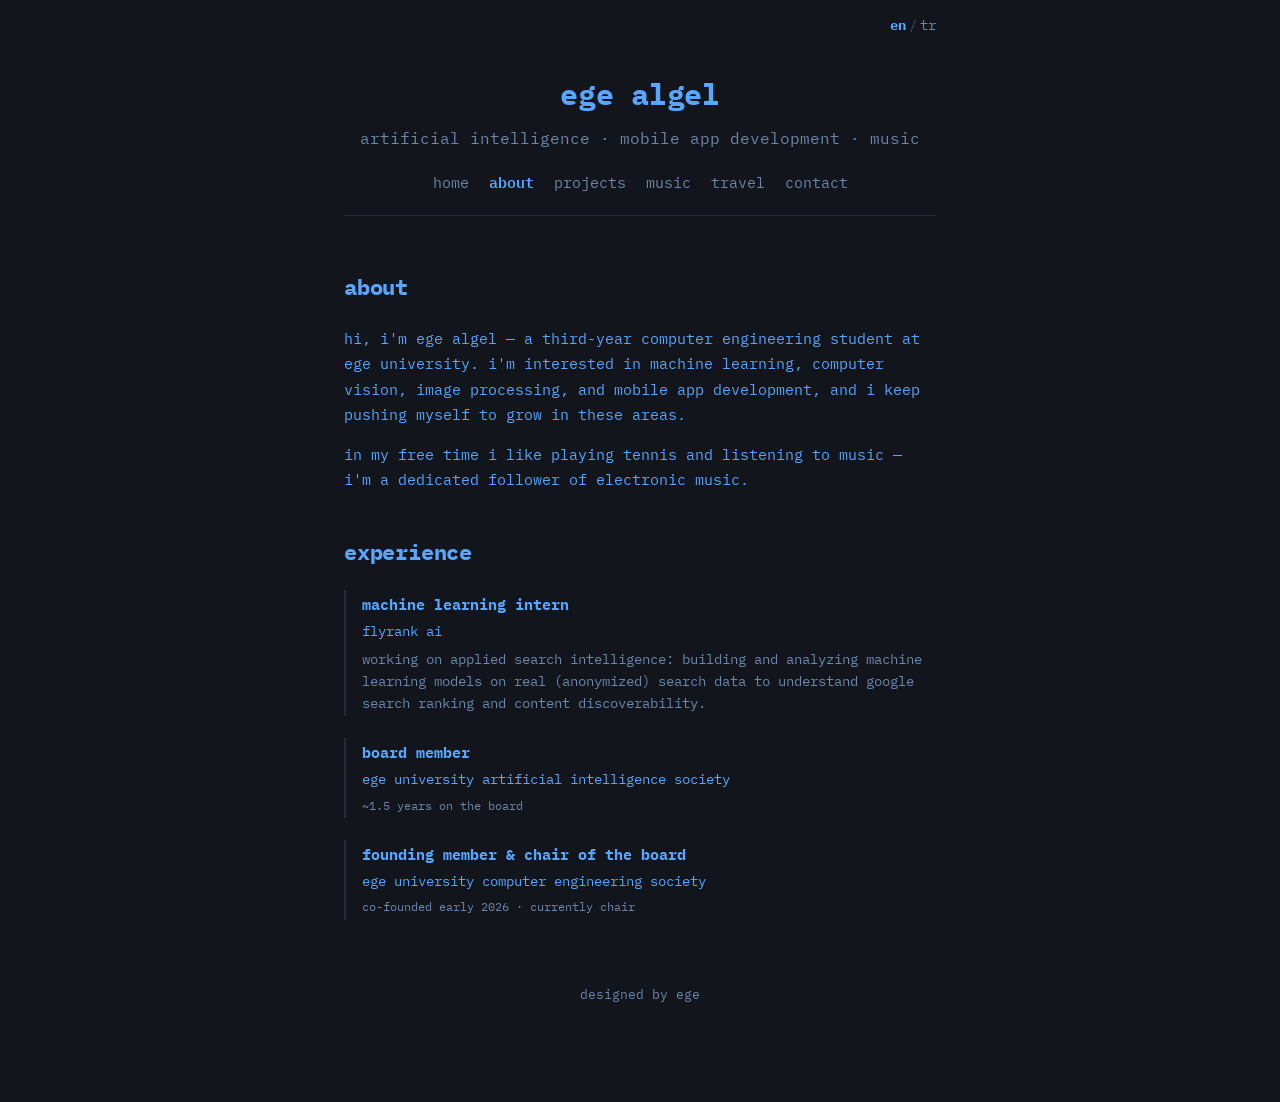
==== about.html @ 59c9f99d "Initial commit: bilingual personal website Multi-page static site (home, about, projects, music, tra" ====
<!DOCTYPE html>
<html lang="en">
<head>
  <meta charset="UTF-8" />
  <meta name="viewport" content="width=device-width, initial-scale=1.0" />
  <title data-en="about | ege algel personal website" data-tr="hakkımda | ege algel kişisel site">about | ege algel personal website</title>
  <link rel="preconnect" href="https://fonts.googleapis.com" />
  <link rel="preconnect" href="https://fonts.gstatic.com" crossorigin />
  <link rel="stylesheet" href="https://fonts.googleapis.com/css2?family=IBM+Plex+Mono:wght@400;500;600;700&display=swap" />
  <link rel="stylesheet" href="style.css" />
</head>
<body>
  <div class="langbar">
    <button class="lang-btn" id="langBtn" type="button" aria-label="Change language">
      <span data-lang="en">en</span><span class="sep">/</span><span data-lang="tr">tr</span>
    </button>
  </div>

  <div class="wrap">
    <header>
      <div class="site-name"><a href="index.html">Ege Algel</a></div>
      <p class="tagline"
         data-en="artificial intelligence · mobile app development · music"
         data-tr="yapay zeka · mobil uygulama geliştirme · müzik">artificial intelligence · mobile app development · music</p>

      <nav class="menu">
        <a href="index.html" data-en="Home" data-tr="Ana Sayfa">Home</a>
        <a href="about.html" class="active" data-en="About" data-tr="Hakkımda">About</a>
        <a href="projects.html" data-en="Projects" data-tr="Projeler">Projects</a>
        <a href="music.html" data-en="Music" data-tr="Müzik">Music</a>
        <a href="travel.html" data-en="Travel" data-tr="Seyahat">Travel</a>
        <a href="contact.html" data-en="Contact" data-tr="İletişim">Contact</a>
      </nav>
    </header>

    <main>
      <h1 class="page-title" data-en="About" data-tr="Hakkımda">About</h1>
      <p data-en="Hi, I'm Ege Algel — a third-year Computer Engineering student at Ege University. I'm interested in machine learning, computer vision, image processing, and mobile app development, and I keep pushing myself to grow in these areas."
         data-tr="Merhaba, ben Ege Algel. Ege Üniversitesi Bilgisayar Mühendisliği bölümünde 3. sınıf öğrencisiyim. Makine öğrenmesi, bilgisayarlı görü, görüntü işleme ve mobil uygulama geliştirme ile ilgileniyorum ve bu alanlarda kendimi geliştirmeye devam ediyorum.">Hi, I'm Ege Algel — a third-year Computer Engineering student at Ege University. I'm interested in machine learning, computer vision, image processing, and mobile app development, and I keep pushing myself to grow in these areas.</p>
      <p data-en="In my free time I like playing tennis and listening to music — I'm a dedicated follower of electronic music."
         data-tr="Boş zamanlarımda tenis oynamayı ve müzik dinlemeyi severim; sıkı bir elektronik müzik takipçisiyim.">In my free time I like playing tennis and listening to music — I'm a dedicated follower of electronic music.</p>

      <div class="page-title exp-heading" data-en="Experience" data-tr="Deneyim">Experience</div>

      <div class="exp">
        <div class="exp-role" data-en="Machine Learning Intern" data-tr="Makine Öğrenmesi Stajyeri">Machine Learning Intern</div>
        <div class="exp-org" lang="en">FlyRank AI</div>
        <div class="exp-desc" data-en="Working on applied search intelligence: building and analyzing machine learning models on real (anonymized) search data to understand Google search ranking and content discoverability."
             data-tr="Uygulamalı arama zekâsı üzerine çalışıyorum: gerçek (anonimleştirilmiş) arama verisi üzerinde makine öğrenmesi modelleri kurup analiz ederek Google arama sıralamasını ve içerik keşfedilebilirliğini anlamaya çalışıyorum.">Working on applied search intelligence: building and analyzing machine learning models on real (anonymized) search data to understand Google search ranking and content discoverability.</div>
      </div>

      <div class="exp">
        <div class="exp-role" data-en="Board Member" data-tr="Yönetim Kurulu Üyesi">Board Member</div>
        <div class="exp-org" data-en="Ege University Artificial Intelligence Society" data-tr="Ege Üniversitesi Yapay Zeka Topluluğu">Ege University Artificial Intelligence Society</div>
        <div class="exp-meta" data-en="~1.5 years on the board" data-tr="~1,5 yıl yönetim kurulu üyeliği">~1.5 years on the board</div>
      </div>

      <div class="exp">
        <div class="exp-role" data-en="Founding Member & Chair of the Board" data-tr="Kurucu Üye & Yönetim Kurulu Başkanı">Founding Member &amp; Chair of the Board</div>
        <div class="exp-org" data-en="Ege University Computer Engineering Society" data-tr="Ege Üniversitesi Bilgisayar Mühendisliği Topluluğu">Ege University Computer Engineering Society</div>
        <div class="exp-meta" data-en="Co-founded early 2026 · currently chair" data-tr="2026 başında kuruldu · halen başkan">Co-founded early 2026 · currently chair</div>
      </div>
    </main>

    <footer>
      <span data-en="designed by ege" data-tr="designed by ege">designed by ege</span>
    </footer>
  </div>

  <script src="script.js"></script>
</body>
</html>
---- style.css ----
:root {
  --bg: #12151c;
  --fg: #58a6ff;
  --muted: #6b87ac;
  --accent: #79c0ff;
  --line: #242b37;
  --maxw: 640px;
}

* { box-sizing: border-box; }

html { -webkit-text-size-adjust: 100%; scroll-behavior: smooth; }

/* Smooth cross-fade when navigating between pages (supported browsers) */
@view-transition { navigation: auto; }
::view-transition-old(root),
::view-transition-new(root) { animation-duration: 0.28s; }

/* Gentle fade-in of content on load (opacity only — avoids transform jank during transitions) */
@keyframes fadeIn {
  from { opacity: 0; }
  to   { opacity: 1; }
}
.wrap { animation: fadeIn 0.28s ease both; }

/* Softer color transitions on links */
a { transition: color 0.15s ease; }

@media (prefers-reduced-motion: reduce) {
  html { scroll-behavior: auto; }
  .wrap { animation: none; }
  ::view-transition-old(root),
  ::view-transition-new(root) { animation: none !important; }
}

/* Keep heavy embedded content from rendering all at once during transitions */
.playlist-grid iframe {
  content-visibility: auto;
  contain-intrinsic-size: auto 152px;
}

body {
  margin: 0;
  background: var(--bg);
  color: var(--fg);
  font-family: "IBM Plex Mono", ui-monospace, SFMono-Regular, Menlo, Consolas, monospace;
  font-size: 15px;
  line-height: 1.7;
  text-transform: lowercase;
  -webkit-font-smoothing: antialiased;
}

a { color: var(--accent); text-decoration: none; }
a:hover { text-decoration: underline; }

.wrap {
  max-width: var(--maxw);
  margin: 0 auto;
  padding: 0 24px 96px;
}

/* Language switcher */
.langbar {
  max-width: var(--maxw);
  margin: 0 auto;
  padding: 16px 24px 0;
  display: flex;
  justify-content: flex-end;
}
.lang-btn {
  border: 0;
  background: transparent;
  color: var(--muted);
  font: inherit;
  font-size: 14px;
  padding: 0;
  cursor: pointer;
  line-height: 1.4;
}
.lang-btn:hover { color: var(--fg); }
.lang-btn .sep { opacity: .5; margin: 0 3px; }
.lang-btn .on { color: var(--fg); font-weight: 700; }

/* Header */
header {
  text-align: center;
  padding: 32px 0 8px;
}
.avatar {
  width: 116px;
  height: 116px;
  border-radius: 50%;
  margin: 0 auto 22px;
  display: flex;
  align-items: center;
  justify-content: center;
  background: #1b212b;
  color: var(--muted);
  font-size: 40px;
  font-weight: 600;
  letter-spacing: 1px;
  overflow: hidden;
  border: 1px solid var(--line);
}
.avatar img { width: 100%; height: 100%; object-fit: cover; display: block; }

.site-name {
  font-size: 30px;
  font-weight: 700;
  margin: 0 0 6px;
  letter-spacing: -0.3px;
}
.site-name a { color: var(--fg); }
.site-name a:hover { color: var(--accent); text-decoration: none; }

.tagline {
  color: var(--muted);
  font-size: 16px;
  margin: 0 0 18px;
}

/* Top navigation menu */
nav.menu {
  display: flex;
  flex-wrap: wrap;
  gap: 8px 20px;
  justify-content: center;
  margin: 14px 0 4px;
  font-size: 15px;
  padding-bottom: 20px;
  border-bottom: 1px solid var(--line);
}
nav.menu a { color: var(--muted); }
nav.menu a:hover { color: var(--accent); text-decoration: none; }
nav.menu a.active { color: var(--fg); font-weight: 600; }

.social {
  display: flex;
  gap: 18px;
  justify-content: center;
  margin: 18px 0 0;
  font-size: 15px;
}
.social a { color: var(--fg); }
.social a:hover { color: var(--accent); text-decoration: none; }

/* Page content */
main { margin-top: 40px; }
.page-title {
  font-size: 22px;
  font-weight: 700;
  margin: 0 0 20px;
  letter-spacing: -0.2px;
}
.exp-heading { margin-top: 40px; }
p { margin: 0 0 14px; }

ul.projects { list-style: none; margin: 0; padding: 0; }
ul.projects li { margin: 0 0 20px; }
.proj-title { font-weight: 600; }
.proj-desc { color: var(--muted); font-size: 15px; margin-top: 2px; }

/* GitHub projects */
.repo-list { display: grid; grid-template-columns: 1fr; gap: 14px; }
.repo {
  border: 1px solid var(--line);
  border-radius: 12px;
  padding: 14px 16px;
  transition: border-color .15s ease;
}
.repo:hover { border-color: var(--muted); }
.repo-name { font-weight: 700; font-size: 16px; }
.repo-name a { color: var(--fg); }
.repo-name a:hover { color: var(--accent); text-decoration: none; }
.repo-desc { color: var(--muted); font-size: 14px; margin: 6px 0 12px; line-height: 1.55; }
.repo-meta {
  display: flex;
  gap: 18px;
  flex-wrap: wrap;
  color: var(--muted);
  font-size: 12px;
}
.repo-lang .dot {
  width: 9px; height: 9px;
  border-radius: 50%;
  display: inline-block;
  margin-right: 5px;
  vertical-align: middle;
  background: var(--accent);
}
.repo-loading { color: var(--muted); font-size: 14px; }
.more-link { margin-top: 20px; font-size: 14px; }

/* Travel map */
.travel-intro { font-size: 15px; margin-bottom: 4px; }
.travel-hint { color: var(--muted); font-size: 13px; margin-bottom: 18px; }
.map-wrap {
  position: relative;
  width: min(92vw, 720px);
  margin-left: 50%;
  transform: translateX(-50%);
  border: 1px solid var(--line);
  border-radius: 12px;
  overflow: hidden;
  background: #0e1116;
}
#worldmap { width: 100%; height: auto; display: block; }
.country {
  fill: #263140;
  stroke: #12151c;
  stroke-width: 0.5;
  transition: fill 0.12s ease;
}
.country:hover { fill: var(--accent); }
.country.visited { fill: #3d7fbf; }
.country.visited:hover { fill: #79c0ff; }
.country.planned { fill: #5f9bcf; }
.country.planned:hover { fill: #8fc0ea; }
.map-tip {
  position: absolute;
  pointer-events: none;
  z-index: 5;
  background: #12151c;
  border: 1px solid var(--line);
  color: var(--fg);
  font-size: 12px;
  padding: 3px 8px;
  border-radius: 6px;
  white-space: nowrap;
  transform: translate(-50%, -150%);
}

/* Experience */
.exp {
  border-left: 2px solid var(--line);
  padding: 2px 0 2px 16px;
  margin-bottom: 22px;
}
.exp-role { font-weight: 700; font-size: 15px; }
.exp-org { font-size: 14px; margin-top: 2px; }
.exp-desc { color: var(--muted); font-size: 14px; margin-top: 6px; line-height: 1.55; }
.exp-meta { color: var(--muted); font-size: 12px; margin-top: 4px; }

/* Spotify overview */
.spotify-profile {
  display: flex;
  align-items: center;
  gap: 16px;
  padding: 16px 0 20px;
  margin-bottom: 8px;
  border-bottom: 1px solid var(--line);
}
.sp-photo {
  width: 72px;
  height: 72px;
  border-radius: 50%;
  object-fit: cover;
  border: 1px solid var(--line);
  flex-shrink: 0;
}
.sp-name { font-weight: 700; font-size: 17px; }
.sp-meta { color: var(--muted); font-size: 13px; margin: 2px 0 6px; }

.sub-title {
  font-size: 13px;
  letter-spacing: 1px;
  color: var(--muted);
  font-weight: 700;
  margin: 28px 0 14px;
}

.playlist-grid {
  display: grid;
  grid-template-columns: 1fr;
  gap: 12px;
}
.playlist-grid iframe {
  width: 100%;
  border: 0;
  border-radius: 12px;
  display: block;
}

/* Lightweight playlist facade — loads the real player only on click */
.pl {
  display: flex;
  align-items: center;
  gap: 12px;
  width: 100%;
  text-align: left;
  background: #1b212b;
  border: 1px solid var(--line);
  border-radius: 12px;
  padding: 10px 12px;
  cursor: pointer;
  color: var(--fg);
  font: inherit;
  transition: border-color .15s ease;
}
.pl:hover { border-color: var(--muted); }
.pl-cover {
  width: 56px; height: 56px;
  border-radius: 8px;
  object-fit: cover;
  flex-shrink: 0;
  background: #12151c;
}
.pl-title { font-weight: 700; font-size: 14px; flex: 1; }
.pl-play { color: var(--muted); font-size: 13px; }
.pl:hover .pl-play { color: var(--accent); }

footer {
  text-align: center;
  color: var(--muted);
  font-size: 13px;
  margin-top: 64px;
}

@media (max-width: 480px) {
  body { font-size: 16px; }
  .site-name { font-size: 26px; }
  .social, nav.menu { gap: 12px; flex-wrap: wrap; }
}
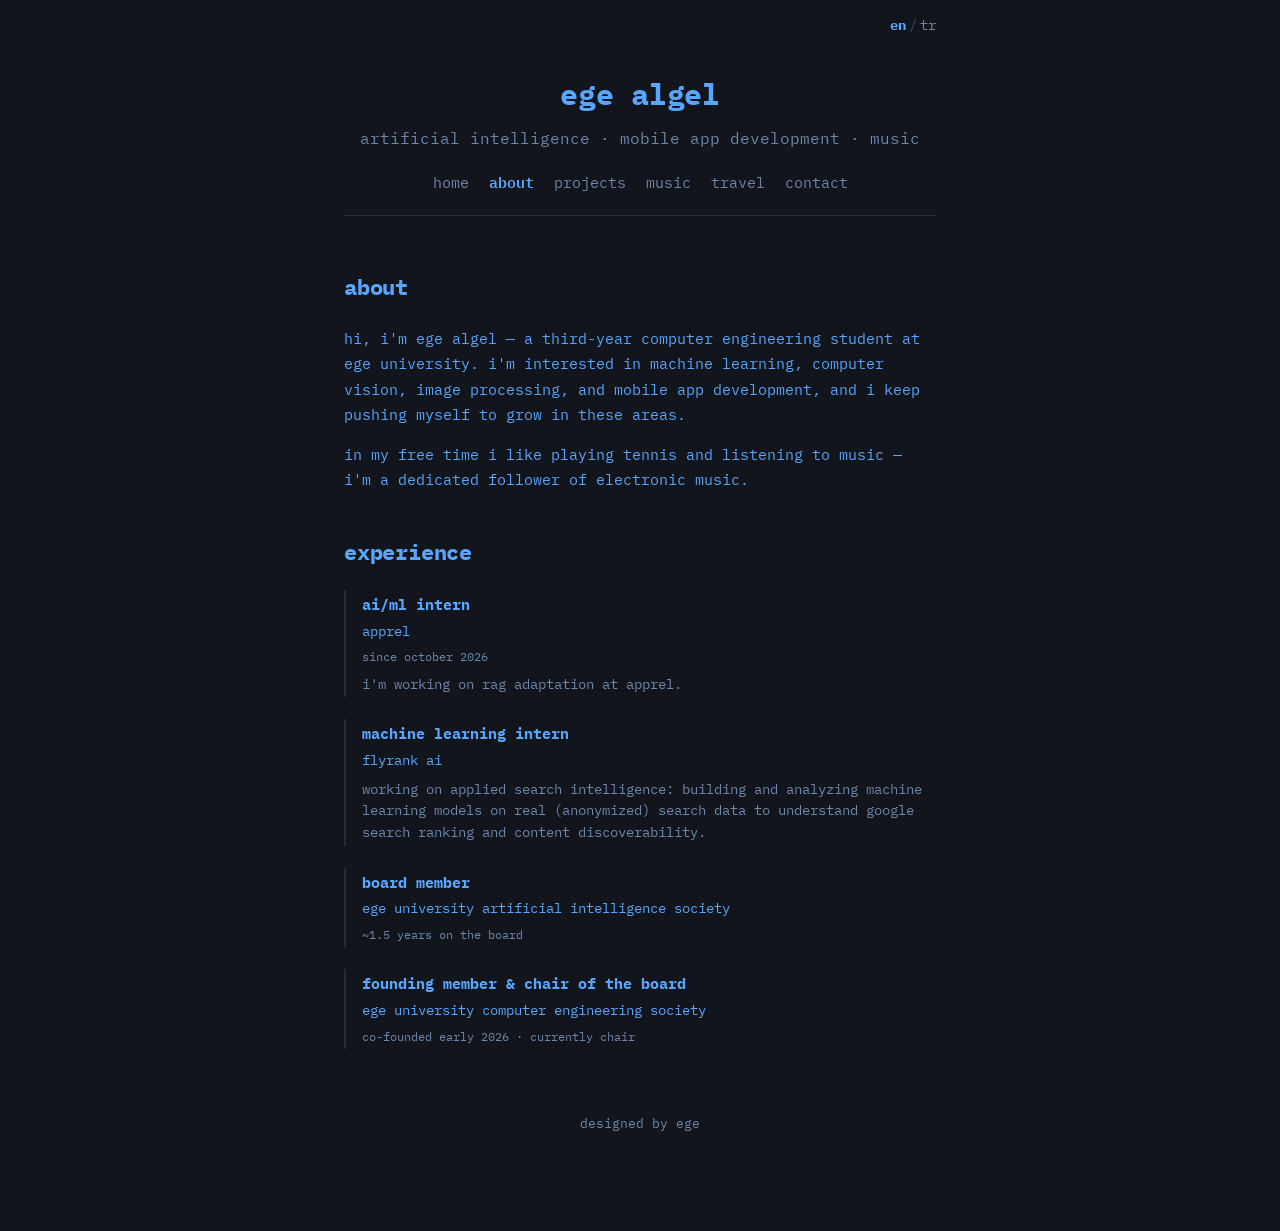
==== commit 618e073c: "Add Apprel AI/ML internship to experience section Co-Authored-By: Claude Opus 5.5 <noreply@anthropic" ====
--- a/about.html
+++ b/about.html
@@ -43,6 +43,14 @@
       <div class="page-title exp-heading" data-en="Experience" data-tr="Deneyim">Experience</div>
 
       <div class="exp">
+        <div class="exp-role" data-en="AI/ML Intern" data-tr="Yapay Zeka/Makine Öğrenmesi Stajyeri">AI/ML Intern</div>
+        <div class="exp-org" lang="en">Apprel</div>
+        <div class="exp-meta" data-en="Since October 2026" data-tr="Ekim 2026'dan beri">Since October 2026</div>
+        <div class="exp-desc" data-en="I'm working on RAG adaptation at Apprel."
+             data-tr="Apprel'de RAG adaptasyonu üzerinde çalışıyorum.">I'm working on RAG adaptation at Apprel.</div>
+      </div>
+
+      <div class="exp">
         <div class="exp-role" data-en="Machine Learning Intern" data-tr="Makine Öğrenmesi Stajyeri">Machine Learning Intern</div>
         <div class="exp-org" lang="en">FlyRank AI</div>
         <div class="exp-desc" data-en="Working on applied search intelligence: building and analyzing machine learning models on real (anonymized) search data to understand Google search ranking and content discoverability."
--- a/style.css
+++ b/style.css
@@ -94,15 +94,14 @@
   display: flex;
   align-items: center;
   justify-content: center;
-  background: #1b212b;
-  color: var(--muted);
-  font-size: 40px;
-  font-weight: 600;
-  letter-spacing: 1px;
+  background-color: #1b212b;
+  background-image: url('photo.jpeg');
+  background-size: 170%;
+  background-position: 100% 72%;
+  background-repeat: no-repeat;
   overflow: hidden;
   border: 1px solid var(--line);
 }
-.avatar img { width: 100%; height: 100%; object-fit: cover; display: block; }
 
 .site-name {
   font-size: 30px;
